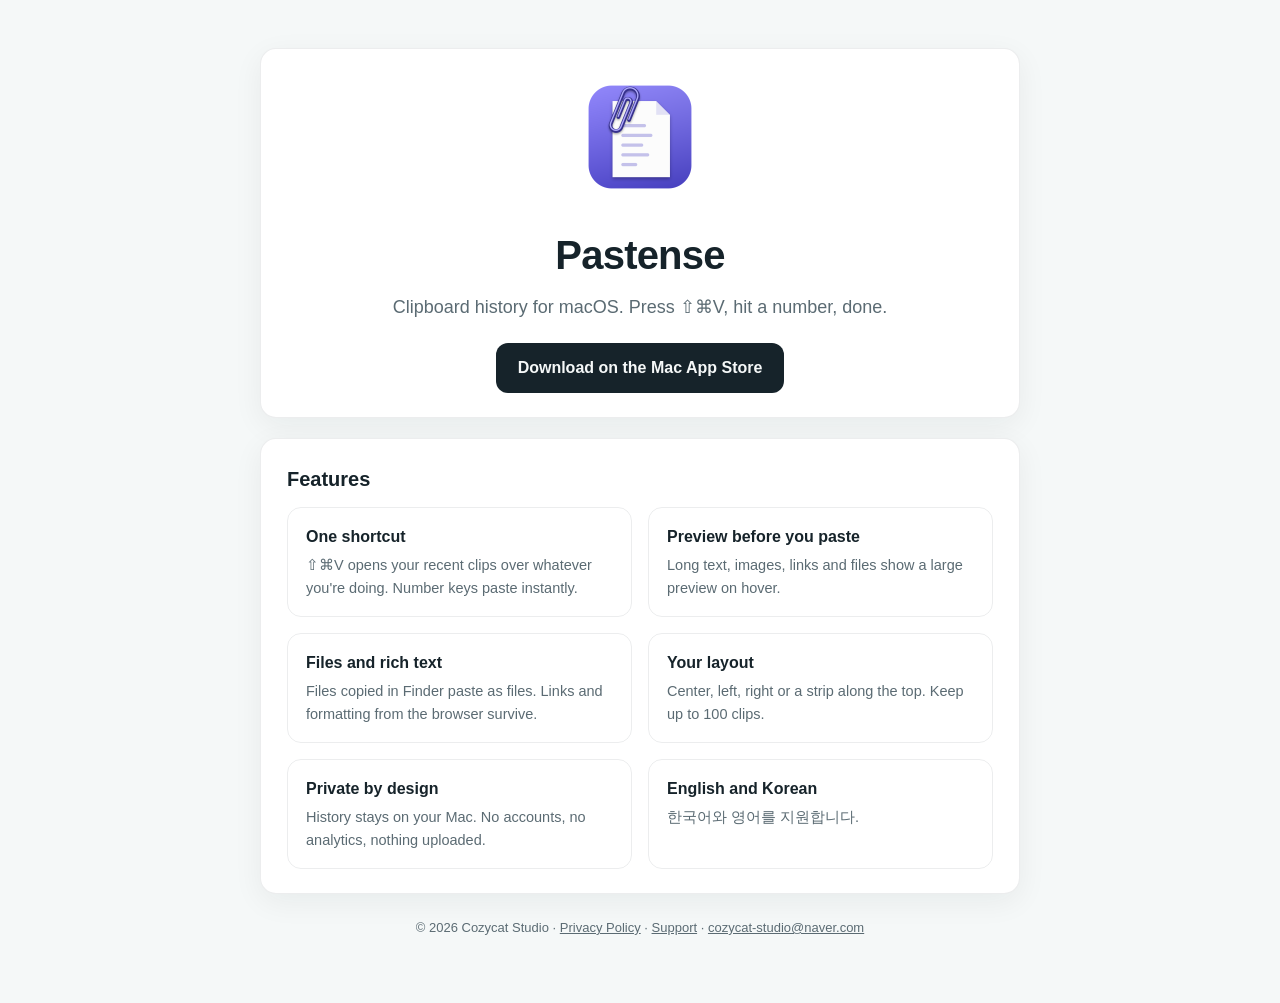
==== index.html @ 7e33a37a "Pastense site: landing, privacy policy and support pages Co-Authored-By: Claude Fable 5.1 <noreply@a" ====
<!doctype html>
<html lang="en">
<head>
<meta charset="utf-8">
<meta name="viewport" content="width=device-width, initial-scale=1">
<title>Pastense — Clipboard history, one key away</title>
<meta name="description" content="Pastense keeps everything you copy on your Mac and pastes it back with ⇧⌘V. Text, links, images and files. Free on the Mac App Store.">
<link rel="icon" href="assets/icon-256.png">
<link rel="stylesheet" href="style.css">
<style>
  .hero { text-align: center; display: block; }
  .hero img { width: 128px; height: 128px; border-radius: 28px; }
  .hero h1 { font-size: 40px; margin: 14px 0 6px; letter-spacing: -0.02em; }
  .tagline { color: var(--muted); font-size: 18px; margin: 0 0 22px; }
  .cta { display: inline-flex; align-items: center; gap: 10px; background: var(--text); color: var(--bg); text-decoration: none;
    padding: 12px 22px; border-radius: 12px; font-weight: 600; font-size: 16px; }
  .grid { display: grid; grid-template-columns: repeat(2, 1fr); gap: 16px; margin-top: 8px; }
  .card { border: 1px solid var(--line); border-radius: 14px; padding: 16px 18px; }
  .card h3 { margin: 0 0 4px; color: var(--text); font-size: 16px; }
  .card p { margin: 0; color: var(--muted); font-size: 14.5px; }
  @media (max-width: 640px) { .grid { grid-template-columns: 1fr; } .hero h1 { font-size: 32px; } }
</style>
</head>
<body>
<div class="wrap">
  <section class="hero">
    <img src="assets/icon.png" alt="Pastense icon">
    <h1>Pastense</h1>
    <p class="tagline">Clipboard history for macOS. Press ⇧⌘V, hit a number, done.</p>
    <!-- App Store Connect에서 앱을 만든 뒤 링크의 id를 채운다. -->
    <a class="cta" href="https://apps.apple.com/app/pastense/id0000000000">Download on the Mac App Store</a>
  </section>

  <section>
    <h2>Features</h2>
    <div class="grid">
      <div class="card"><h3>One shortcut</h3><p>⇧⌘V opens your recent clips over whatever you're doing. Number keys paste instantly.</p></div>
      <div class="card"><h3>Preview before you paste</h3><p>Long text, images, links and files show a large preview on hover.</p></div>
      <div class="card"><h3>Files and rich text</h3><p>Files copied in Finder paste as files. Links and formatting from the browser survive.</p></div>
      <div class="card"><h3>Your layout</h3><p>Center, left, right or a strip along the top. Keep up to 100 clips.</p></div>
      <div class="card"><h3>Private by design</h3><p>History stays on your Mac. No accounts, no analytics, nothing uploaded.</p></div>
      <div class="card"><h3>English and Korean</h3><p>한국어와 영어를 지원합니다.</p></div>
    </div>
  </section>

  <footer>© 2026 Cozycat Studio · <a href="privacy.html">Privacy Policy</a> · <a href="support.html">Support</a> · <a href="mailto:cozycat-studio@naver.com">cozycat-studio@naver.com</a></footer>
</div>
</body>
</html>
---- style.css ----
:root { --bg: #f5f8f8; --card: #ffffff; --text: #16232a; --muted: #5b6b73; --accent: #1f9e94; --line: rgba(22,35,42,.08); --shadow: 0 8px 30px rgba(22,35,42,.06); }
@media (prefers-color-scheme: dark) {
  :root { --bg: #0f1719; --card: #172124; --text: #eef4f4; --muted: #97a8ad; --accent: #4fd1c5; --line: rgba(255,255,255,.08); --shadow: none; }
}
html, body { margin: 0; background: var(--bg); color: var(--text);
  font-family: -apple-system, BlinkMacSystemFont, "Apple SD Gothic Neo", "Pretendard", "Segoe UI", sans-serif; line-height: 1.6; }
a { color: var(--accent); }
.wrap { max-width: 760px; margin: 0 auto; padding: 48px 20px 64px; }
header { display: flex; align-items: center; gap: 14px; margin-bottom: 28px; }
header img { width: 56px; height: 56px; border-radius: 14px; }
header h1 { font-size: 26px; margin: 0; letter-spacing: -0.01em; }
header p { margin: 2px 0 0; color: var(--muted); font-size: 14px; }
section { background: var(--card); border: 1px solid var(--line); border-radius: 16px; padding: 24px 26px; margin-bottom: 20px; box-shadow: var(--shadow); }
h2 { font-size: 20px; margin: 0 0 12px; }
h3 { font-size: 15px; margin: 18px 0 6px; color: var(--muted); font-weight: 600; }
p, li { font-size: 15.5px; margin: 6px 0; }
ul { padding-left: 20px; }
kbd { font: 600 12px -apple-system, "SF Mono", Menlo, monospace; padding: 1px 6px; border-radius: 5px; background: var(--line); }
.updated { color: var(--muted); font-size: 13px; }
footer { color: var(--muted); font-size: 13px; text-align: center; margin-top: 24px; }
footer a { color: var(--muted); }
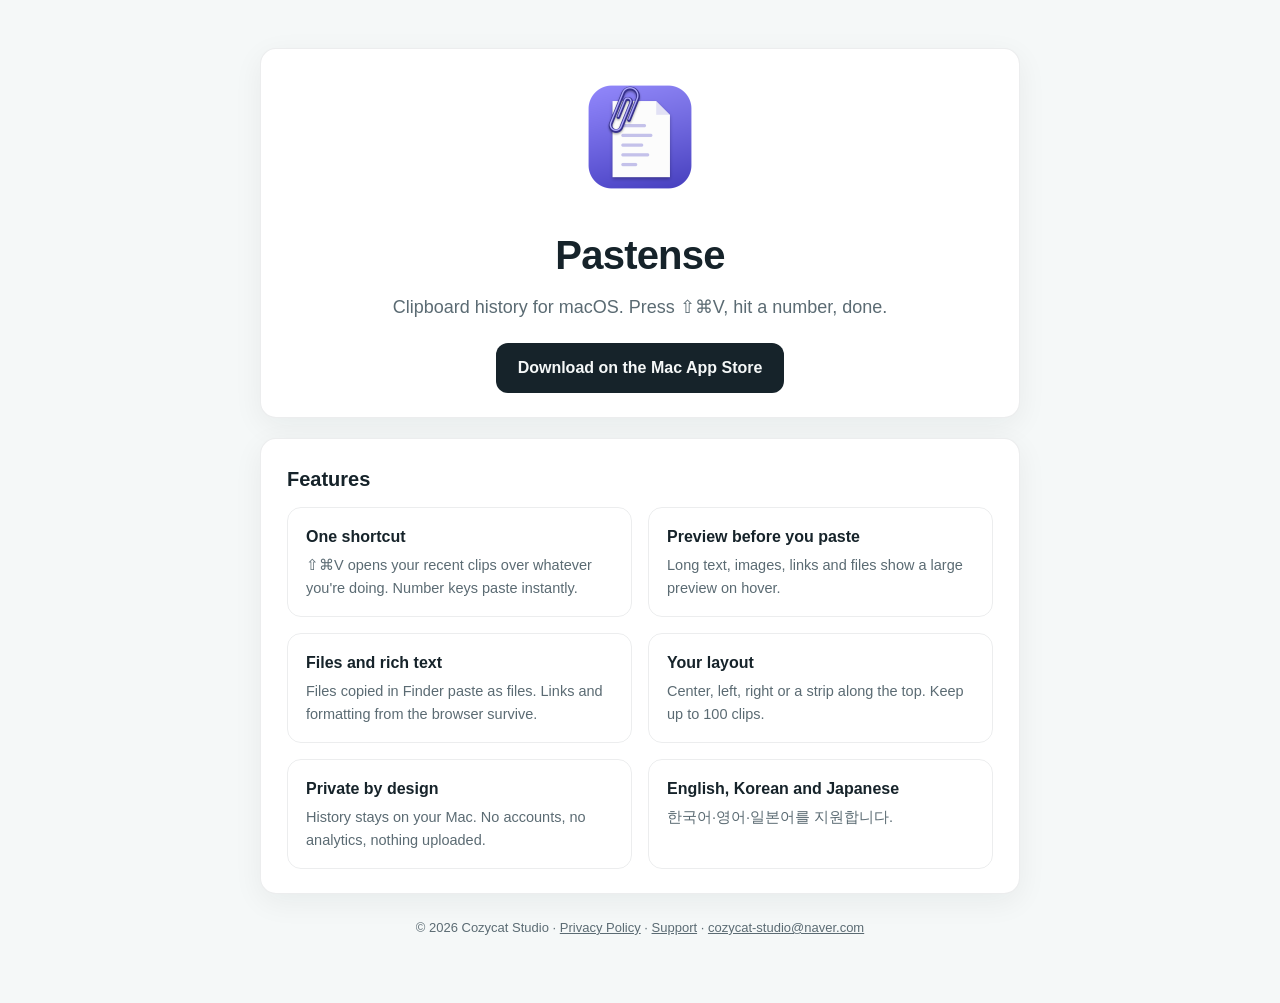
==== commit 42d6359e: "Support page: Japanese section; mention Japanese on the landing page Co-Authored-By: Claude Fable 5." ====
--- a/index.html
+++ b/index.html
@@ -27,8 +27,8 @@
     <img src="assets/icon.png" alt="Pastense icon">
     <h1>Pastense</h1>
     <p class="tagline">Clipboard history for macOS. Press ⇧⌘V, hit a number, done.</p>
-    <!-- App Store Connect에서 앱을 만든 뒤 링크의 id를 채운다. -->
-    <a class="cta" href="https://apps.apple.com/app/pastense/id0000000000">Download on the Mac App Store</a>
+    <!-- App Store Connect 앱 ID 6817559659. 출시 전까지는 스토어 페이지가 열리지 않는다. -->
+    <a class="cta" href="https://apps.apple.com/app/pastense/id6817559659">Download on the Mac App Store</a>
   </section>
 
   <section>
@@ -39,7 +39,7 @@
       <div class="card"><h3>Files and rich text</h3><p>Files copied in Finder paste as files. Links and formatting from the browser survive.</p></div>
       <div class="card"><h3>Your layout</h3><p>Center, left, right or a strip along the top. Keep up to 100 clips.</p></div>
       <div class="card"><h3>Private by design</h3><p>History stays on your Mac. No accounts, no analytics, nothing uploaded.</p></div>
-      <div class="card"><h3>English and Korean</h3><p>한국어와 영어를 지원합니다.</p></div>
+      <div class="card"><h3>English, Korean and Japanese</h3><p>한국어·영어·일본어를 지원합니다.</p></div>
     </div>
   </section>
 
--- a/style.css
+++ b/style.css
@@ -19,3 +19,12 @@
 .updated { color: var(--muted); font-size: 13px; }
 footer { color: var(--muted); font-size: 13px; text-align: center; margin-top: 24px; }
 footer a { color: var(--muted); }
+
+/* language index: sticks to the top so any section is one tap away */
+nav.langs { position: sticky; top: 0; z-index: 2; display: flex; gap: 8px; flex-wrap: wrap; padding: 10px 0 12px; margin: -8px 0 16px;
+  background: var(--bg); border-bottom: 1px solid var(--line); }
+nav.langs a { text-decoration: none; font-size: 14px; font-weight: 600; color: var(--text); padding: 6px 12px; border-radius: 999px;
+  border: 1px solid var(--line); background: var(--card); }
+nav.langs a:hover { border-color: var(--accent); color: var(--accent); }
+html { scroll-behavior: smooth; }
+section[id] { scroll-margin-top: 64px; }
